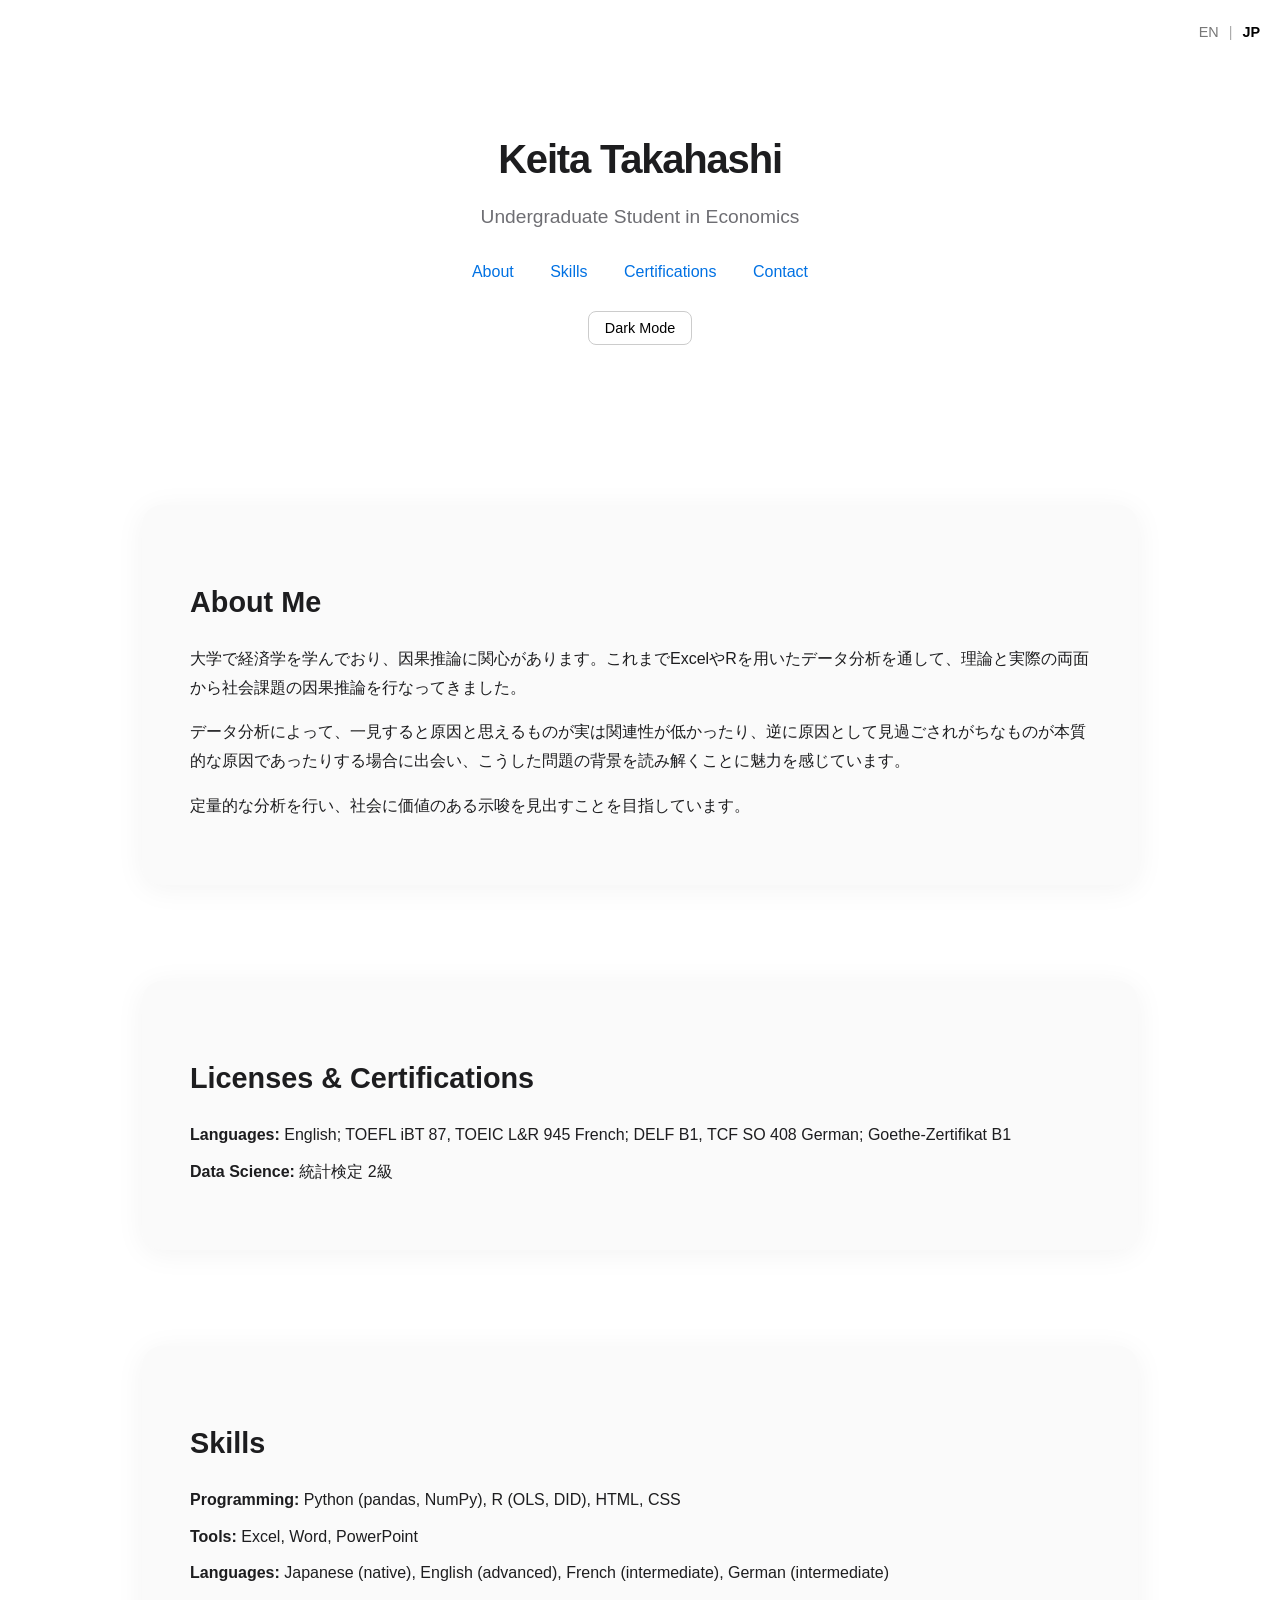
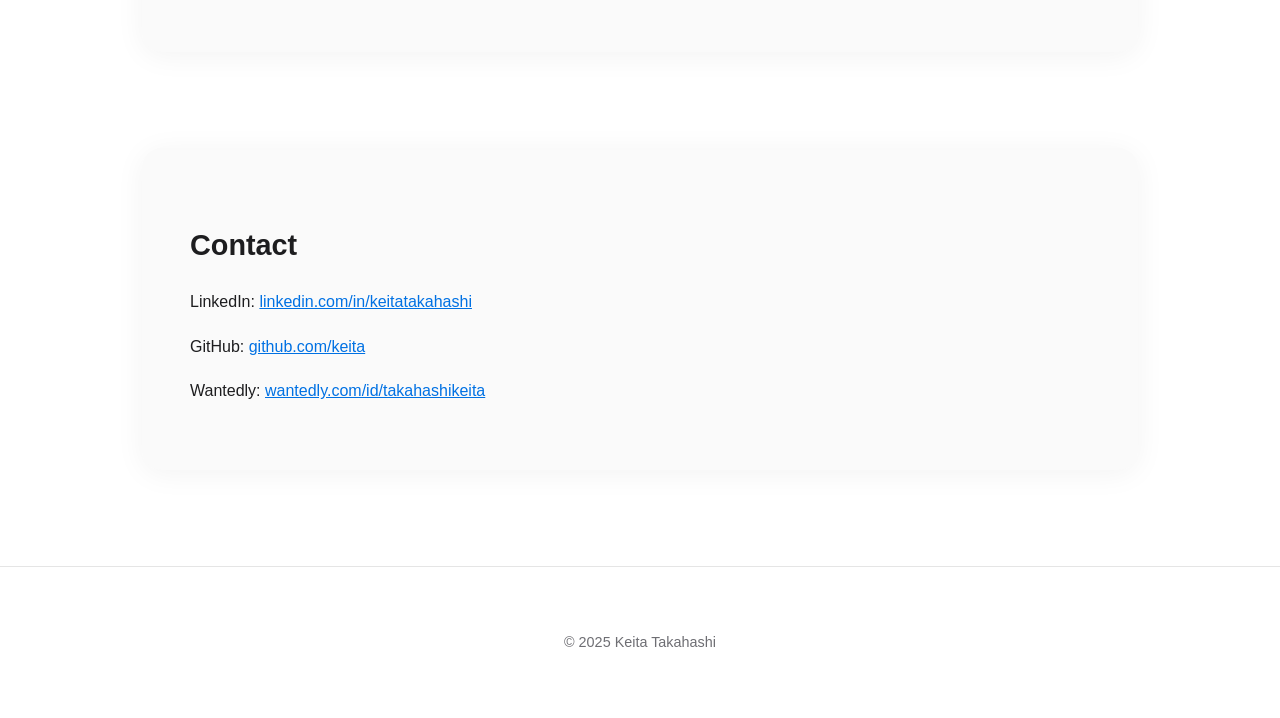
==== index.html @ 78fb15e8 "Update index.html" ====
<!DOCTYPE html>
<html lang="ja">
<head>
  <meta charset="UTF-8">
  <meta name="viewport" content="width=device-width, initial-scale=1.0">
  <title>Keita Takahashi | Portfolio</title>
  <link rel="stylesheet" href="style.css">
  <link href="https://fonts.googleapis.com/css2?family=Roboto:wght@400;700&display=swap" rel="stylesheet">
</head>
<body>
  <header>
    <h1>Keita Takahashi</h1>
    <p>Undergraduate Student in Economics</p>
    <nav>
      <a href="#about">About</a>
      <a href="#skills">Skills</a>
      <a href="#certifications">Certifications</a>
      <a href="#contact">Contact</a>
    </nav>

    <button id="dark-mode-toggle">Dark Mode</button>

    <div class="lang-toggle">
      <a href="en/" class="lang">EN</a>
      <span class="divider">|</span>
      <span class="lang active">JP</span>
    </div>
  </header>

  <section id="about" class="card fade-in">
    <h2>About Me</h2>
    <p>大学で経済学を学んでおり、因果推論に関心があります。これまでExcelやRを用いたデータ分析を通して、理論と実際の両面から社会課題の因果推論を行なってきました。</p>
    <p>データ分析によって、一見すると原因と思えるものが実は関連性が低かったり、逆に原因として見過ごされがちなものが本質的な原因であったりする場合に出会い、こうした問題の背景を読み解くことに魅力を感じています。</p>
    <p>定量的な分析を行い、社会に価値のある示唆を見出すことを目指しています。</p>
  </section>
  
  <section id="certifications" class="card fade-in">
    <h2>Licenses & Certifications</h2>
    <ul>
      <li><strong>Languages:</strong> English; TOEFL iBT 87, TOEIC L&R 945 French; DELF B1, TCF SO 408 German; Goethe-Zertifikat B1</li>
      <li><strong>Data Science:</strong> 統計検定 2級</li>
    </ul>
  </section>
  
  <section id="skills" class="card fade-in">
    <h2>Skills</h2>
    <ul>
      <li><strong>Programming:</strong> Python (pandas, NumPy), R (OLS, DID), HTML, CSS</li>
      <li><strong>Tools:</strong> Excel, Word, PowerPoint</li>
      <li><strong>Languages:</strong> Japanese (native), English (advanced), French (intermediate), German (intermediate)</li>
    </ul>
  </section>
  
  <section id="contact" class="card fade-in">
    <h2>Contact</h2>
    <!--<p>Email: <a href="mailto:keita@example.com">keita@example.com</a></p>-->
    <p>LinkedIn: <a href="https://www.linkedin.com/in/keitatakahashi" target="_blank">linkedin.com/in/keitatakahashi</a></p>
    <p>GitHub: <a href="https://github.com/takahashikeita1221" target="_blank">github.com/keita</a></p>
    <!--<p>LinkedIn: <a href="https://linkedin.com/in/keita" target="_blank">linkedin.com/in/keita</a></p>-->
    <p>Wantedly: <a href="https://www.wantedly.com/id/takahashikeita" target="_blank">wantedly.com/id/takahashikeita</a></p>
  </section>

  <footer>
    <p>© 2025 Keita Takahashi</p>
  </footer>

  <script src="script.js"></script>
</body>
</html>
---- style.css ----
/* style.css */

body {
  margin: 0;
  font-family: 'Inter', 'Helvetica Neue', Arial, sans-serif;
  background-color: #fff;
  color: #1d1d1f;
  line-height: 1.8;
  -webkit-font-smoothing: antialiased;
}

header {
  text-align: center;
  padding: 6rem 1rem 4rem;
}

header h1 {
  font-size: 2.5rem;
  font-weight: 700;
  letter-spacing: -0.03em;
  margin-bottom: 0.3rem;
}

header p {
  font-size: 1.2rem;
  color: #6e6e73;
  margin-top: 0;
}

nav {
  margin-top: 1.5rem;
}

nav a {
  color: #0071e3;
  text-decoration: none;
  margin: 0 1rem;
  font-weight: 500;
  transition: color 0.2s ease;
}

nav a:hover {
  color: #005bb5;
}

section {
  max-width: 900px;
  margin: 6rem auto;
  padding: 0 1.5rem;
}

.card {
  background: #fafafa;
  border-radius: 20px;
  padding: 3rem;
  box-shadow: 0 4px 30px rgba(0,0,0,0.05);
  transition: transform 0.3s ease, box-shadow 0.3s ease;
}

.card:hover {
  transform: translateY(-5px);
  box-shadow: 0 8px 40px rgba(0,0,0,0.08);
}

h2 {
  font-size: 1.8rem;
  font-weight: 700;
  margin-bottom: 1rem;
}

ul {
  list-style-type: none;
  padding: 0;
}

li {
  margin: 0.5rem 0;
}

footer {
  text-align: center;
  padding: 3rem 1rem;
  color: #6e6e73;
  font-size: 0.9rem;
  border-top: 1px solid #e5e5e5;
}

a {
  color: #0071e3;
}

a:hover {
  text-decoration: underline;
}

/* フェードイン */
.fade-in {
  opacity: 0;
  transform: translateY(40px);
  transition:
    opacity 1s cubic-bezier(0.25, 0.1, 0.25, 1),
    transform 1s cubic-bezier(0.25, 0.1, 0.25, 1);
  will-change: opacity, transform;
}

.fade-in.visible {
  opacity: 1;
  transform: translateY(0);
}

/* ダークモード対応 
@media (prefers-color-scheme: dark) {
  body {
    background-color: #1d1d1f;
    color: #f5f5f7;
  }

  .card {
    background: #2c2c2e;
    box-shadow: 0 4px 30px rgba(255, 255, 255, 0.05);
  }

  nav a {
    color: #0a84ff;
  }

  a {
    color: #0a84ff;
  }

  footer {
    color: #a1a1a6;
    border-top: 1px solid #3a3a3c;
  }
}
/*

/* ダークモードの切り替え */
.dark-mode {
  background-color: #1d1d1f;
  color: #f5f5f7;
}

.dark-mode .card {
  background: #2c2c2e;
  box-shadow: 0 4px 30px rgba(255,255,255,0.07);
}

.dark-mode nav a,
.dark-mode a {
  color: #0a84ff;
}

.dark-mode footer {
  color: #a1a1a6;
  border-top: 1px solid #3a3a3c;
}

/* ダークモード切り替えボタン */
#dark-mode-toggle {
  background: none;
  border: 1px solid #ccc;
  padding: 0.5rem 1rem;
  border-radius: 8px;
  cursor: pointer;
  font-size: 0.9rem;
  margin-top: 1.5rem;
  transition: background 0.3s;
}

#dark-mode-toggle:hover {
  background: #e5e5e5;
}
/*
.card {
  background-color: white;             カードの背景 
  border-radius: 12px;                 角を丸くする 
  box-shadow: 0 4px 12px rgba(0,0,0,0.1); 軽い影 
  padding: 20px;                       内側の余白 
  margin: 20px 0;                      上下の余白 
  transition: transform 0.3s ease, box-shadow 0.3s ease; アニメーションを滑らかに 
}

 マウスオーバー時の演出 
.card:hover {
  transform: translateY(-8px);         上に少し浮かぶ 
  box-shadow: 0 12px 24px rgba(0,0,0,0.2); 影を強くして浮き感を演出 
}

.lang-switch {
  margin-left:20px;
  padding:6px 12px;
  border:1px solid #333;
  border-radius:4px;
  text-decoration: none;
  font-size: 0.9rem;
}

.lang-switch:hover {
  background-color: #333;
  color: white;
}

header {
  position: relative;
}

/* トグル全体 */
.lang-toggle {
  position: absolute;
  top: 20px;
  right: 20px;
  font-size: 0.9rem;
  font-weight: 500;
}

/* リンク */
.lang-toggle a {
  text-decoration: none;
  color: #666;
  transition: 0.2s;
}

/* 今いるページ */
.lang-toggle .active {
  color: #000;
  font-weight: 700;
}

/* 区切り線 */
.divider {
  margin: 0 6px;
  color: #aaa;
}

/* hover */
.lang-toggle a:hover {
  color: #000;
}

body.dark-mode .lang-toggle a {
  color: #aaa;
}

body.dark-mode .lang-toggle .active {
  color: #fff;
}

header {
  position: relative;
}

/* トグル全体 */
.lang-toggle {
  position: absolute;
  top: 20px;
  right: 20px;
  font-size: 0.9rem;
  font-weight: 500;
}

/* リンク */
.lang-toggle a {
  text-decoration: none;
  color: #777;
  transition: 0.2s ease;
}

/* 今いる言語 */
.lang-toggle .active {
  font-weight: 700;
  color: #000;
}

/* 区切り */
.divider {
  margin: 0 6px;
  color: #aaa;
}

/* hover */
.lang-toggle a:hover {
  color: #000;
}

body.dark-mode .lang-toggle a {
  color: #aaa;
}

body.dark-mode .lang-toggle .active {
  color: #fff;
}
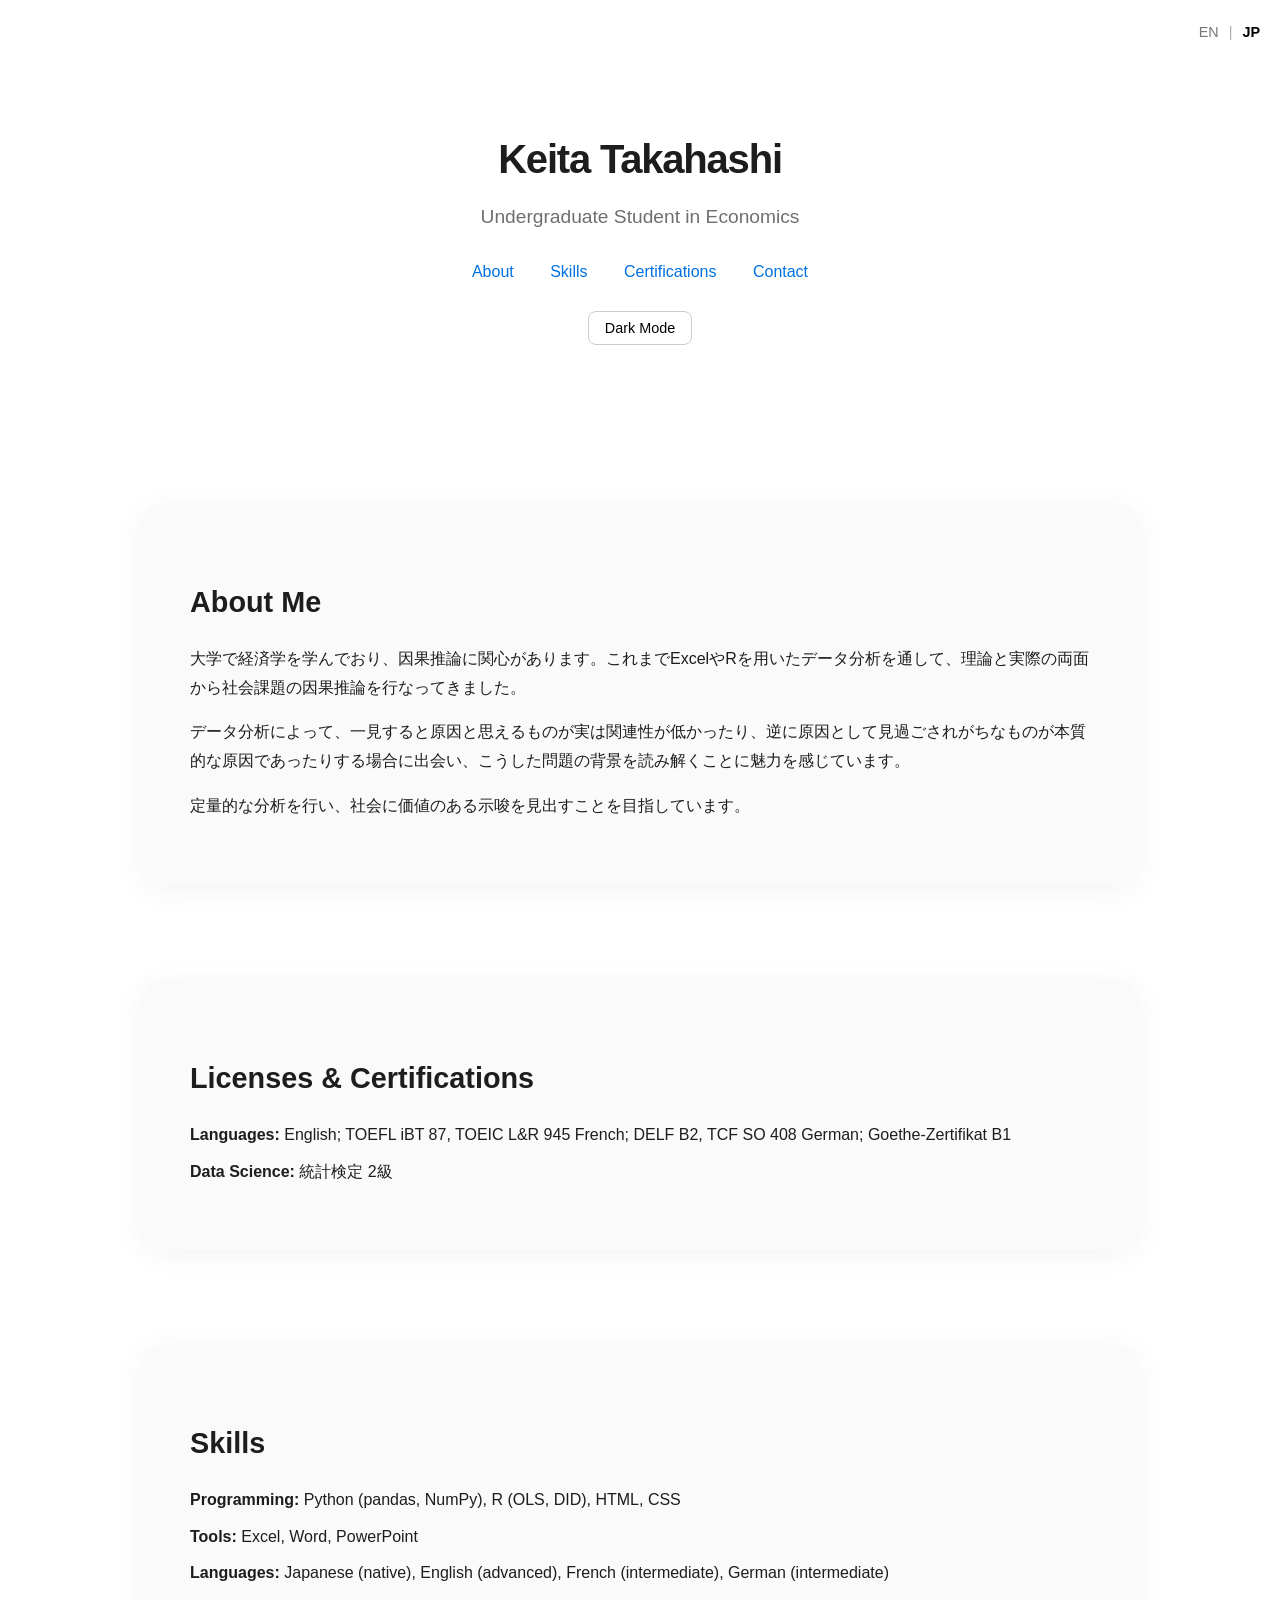
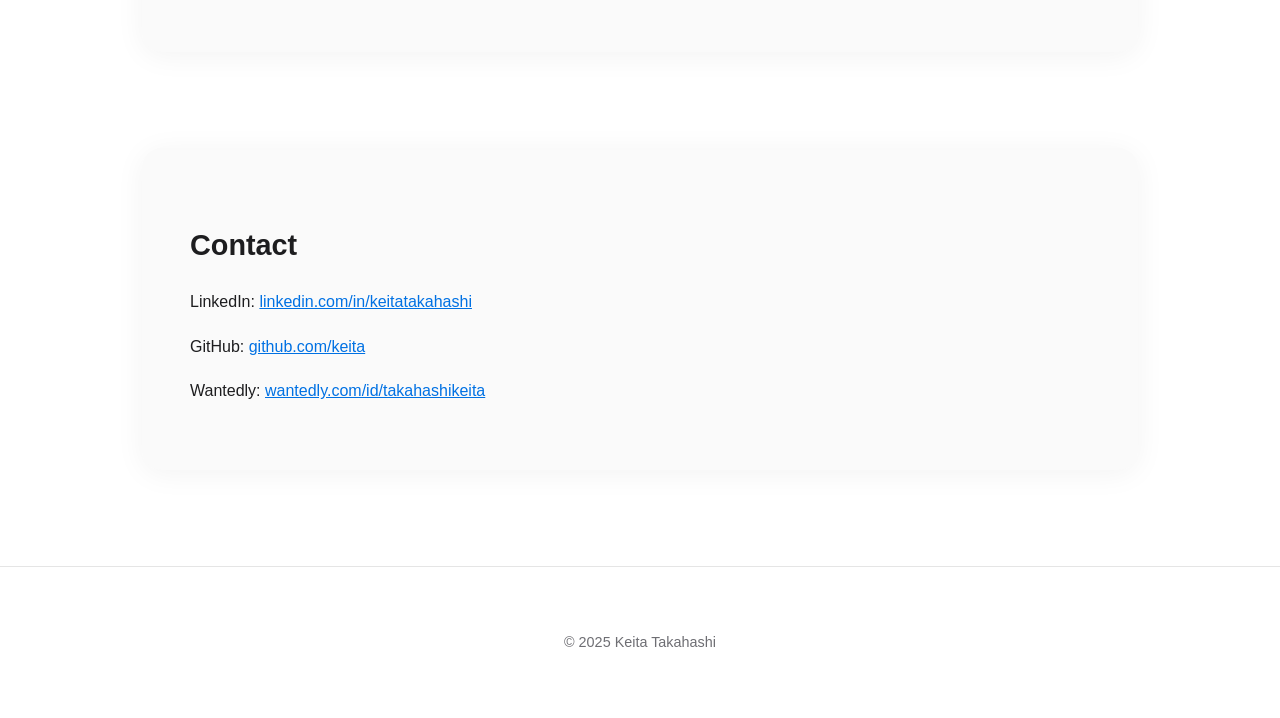
==== commit 6d519874: "Update index.html" ====
--- a/index.html
+++ b/index.html
@@ -37,7 +37,7 @@
   <section id="certifications" class="card fade-in">
     <h2>Licenses & Certifications</h2>
     <ul>
-      <li><strong>Languages:</strong> English; TOEFL iBT 87, TOEIC L&R 945 French; DELF B1, TCF SO 408 German; Goethe-Zertifikat B1</li>
+      <li><strong>Languages:</strong> English; TOEFL iBT 87, TOEIC L&R 945 French; DELF B2, TCF SO 408 German; Goethe-Zertifikat B1</li>
       <li><strong>Data Science:</strong> 統計検定 2級</li>
     </ul>
   </section>
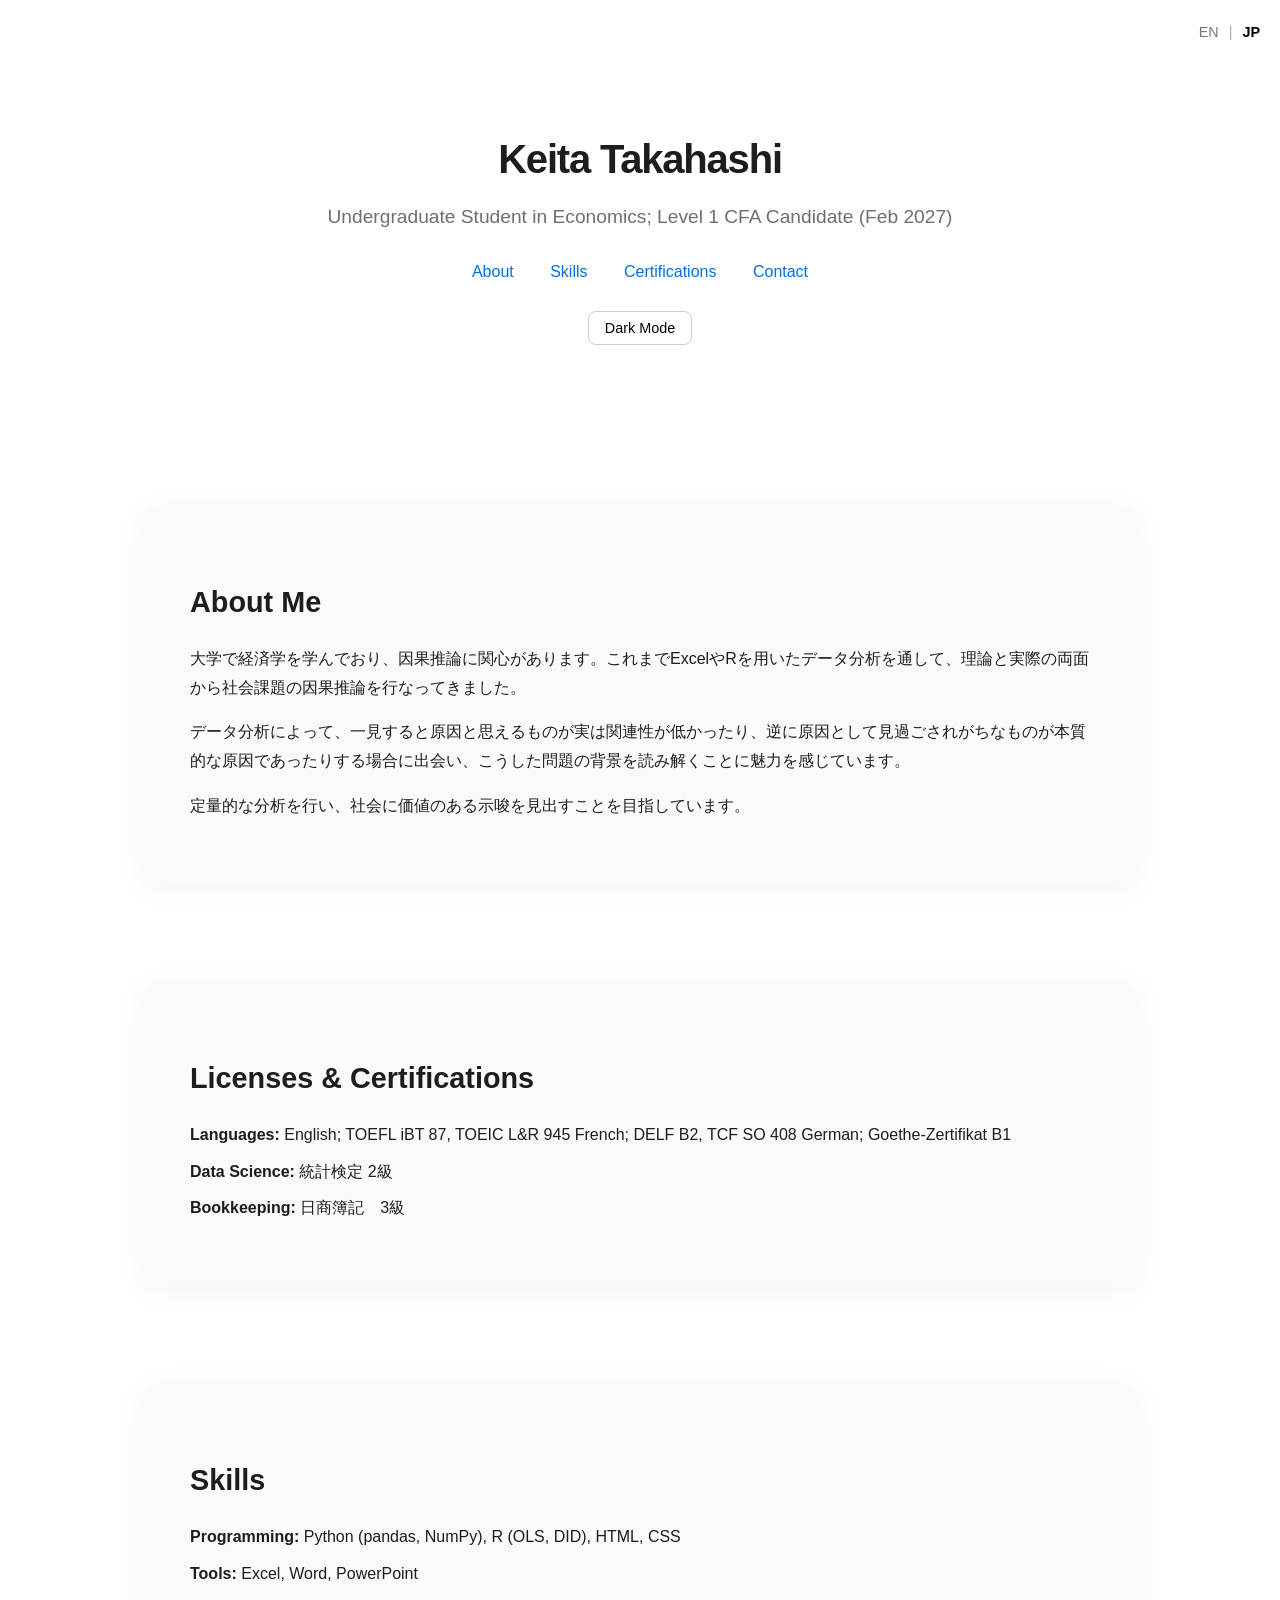
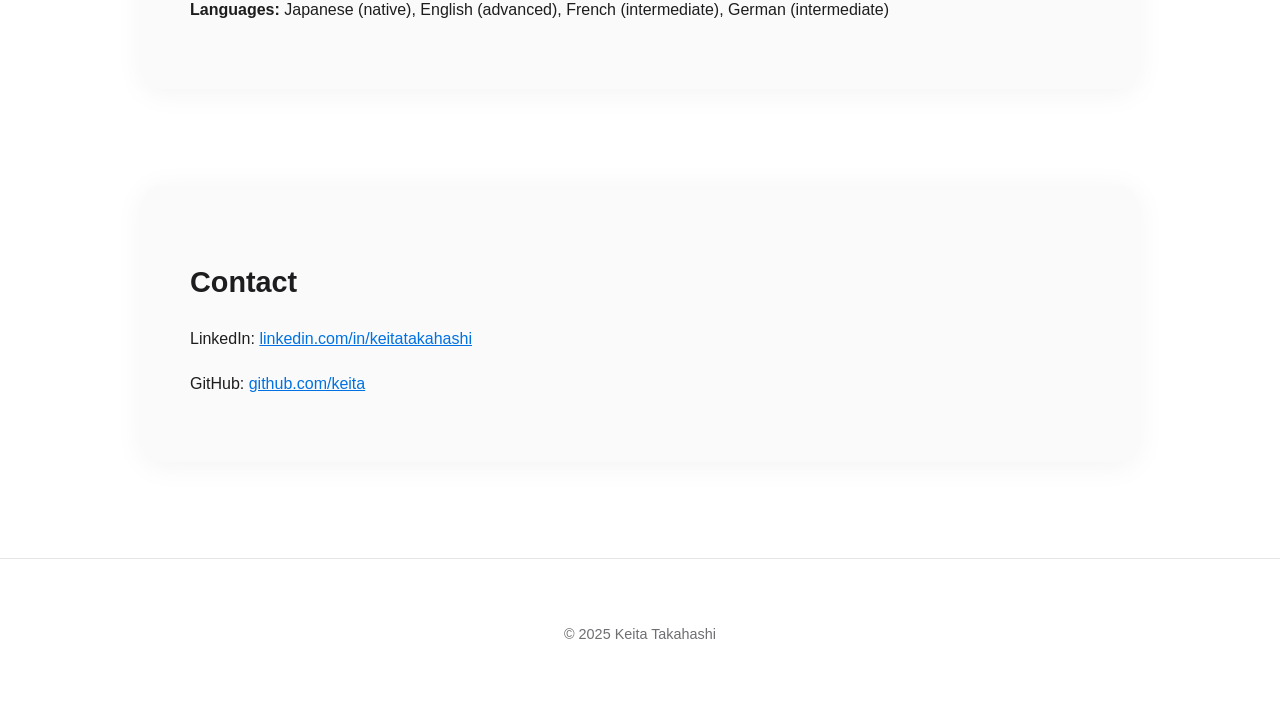
==== commit 73e181ff: "Update index.html" ====
--- a/index.html
+++ b/index.html
@@ -10,7 +10,7 @@
 <body>
   <header>
     <h1>Keita Takahashi</h1>
-    <p>Undergraduate Student in Economics</p>
+    <p>Undergraduate Student in Economics; Level 1 CFA Candidate (Feb 2027)</p>
     <nav>
       <a href="#about">About</a>
       <a href="#skills">Skills</a>
@@ -39,6 +39,7 @@
     <ul>
       <li><strong>Languages:</strong> English; TOEFL iBT 87, TOEIC L&R 945 French; DELF B2, TCF SO 408 German; Goethe-Zertifikat B1</li>
       <li><strong>Data Science:</strong> 統計検定 2級</li>
+      <li><strong>Bookkeeping:</strong> 日商簿記　3級</li>
     </ul>
   </section>
   
@@ -57,7 +58,6 @@
     <p>LinkedIn: <a href="https://www.linkedin.com/in/keitatakahashi" target="_blank">linkedin.com/in/keitatakahashi</a></p>
     <p>GitHub: <a href="https://github.com/takahashikeita1221" target="_blank">github.com/keita</a></p>
     <!--<p>LinkedIn: <a href="https://linkedin.com/in/keita" target="_blank">linkedin.com/in/keita</a></p>-->
-    <p>Wantedly: <a href="https://www.wantedly.com/id/takahashikeita" target="_blank">wantedly.com/id/takahashikeita</a></p>
   </section>
 
   <footer>
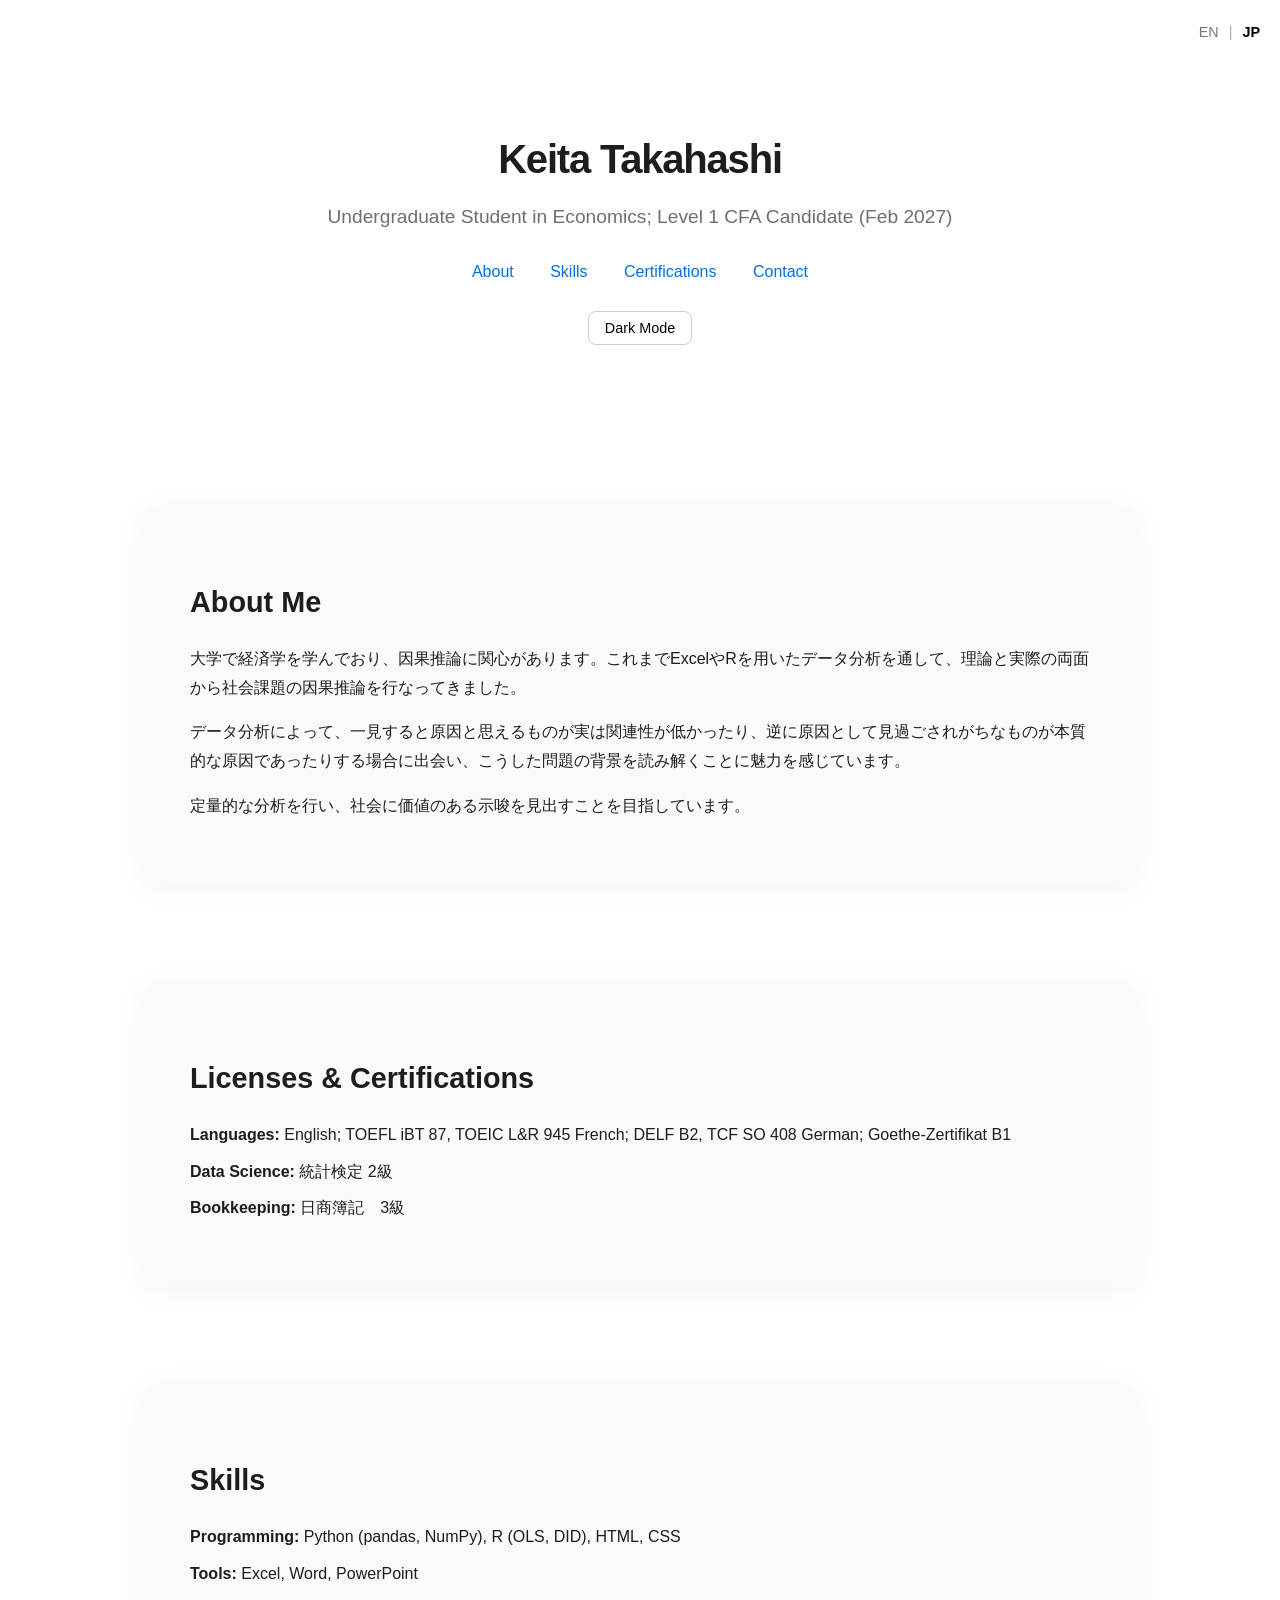
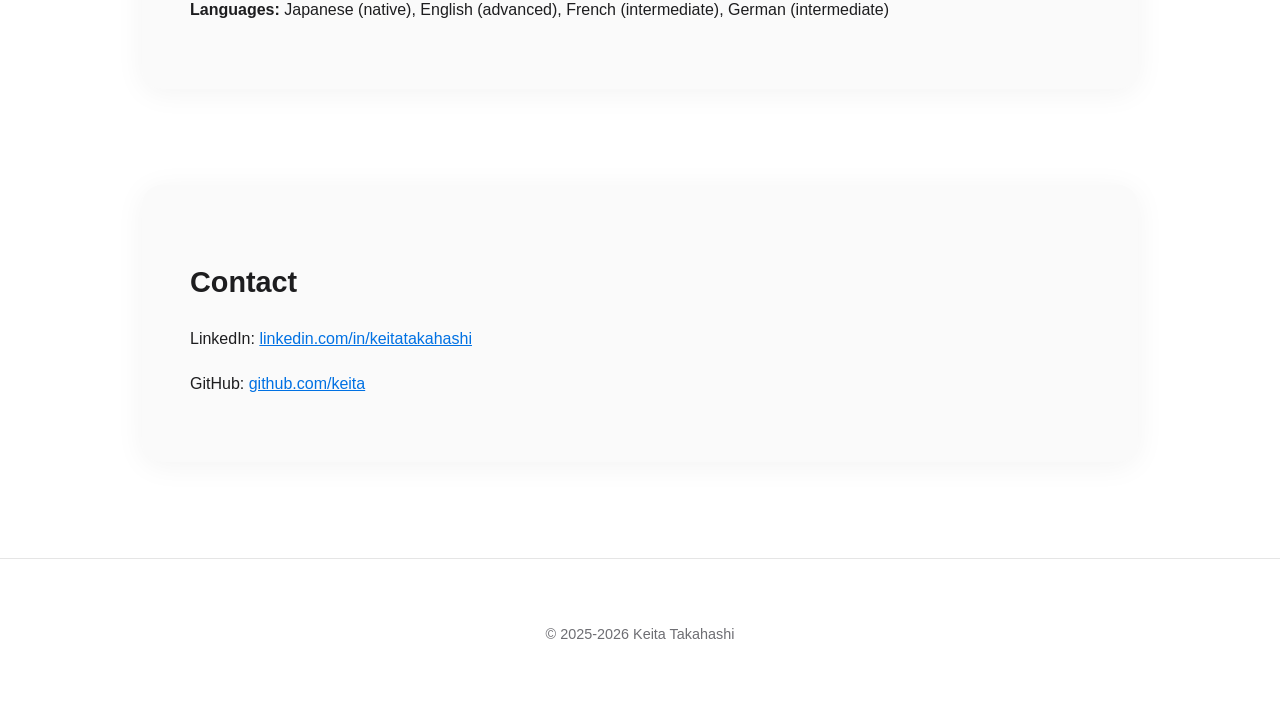
==== commit 1ec0042d: "Update index.html" ====
--- a/index.html
+++ b/index.html
@@ -61,7 +61,7 @@
   </section>
 
   <footer>
-    <p>© 2025 Keita Takahashi</p>
+    <p>© 2025-2026 Keita Takahashi</p>
   </footer>
 
   <script src="script.js"></script>
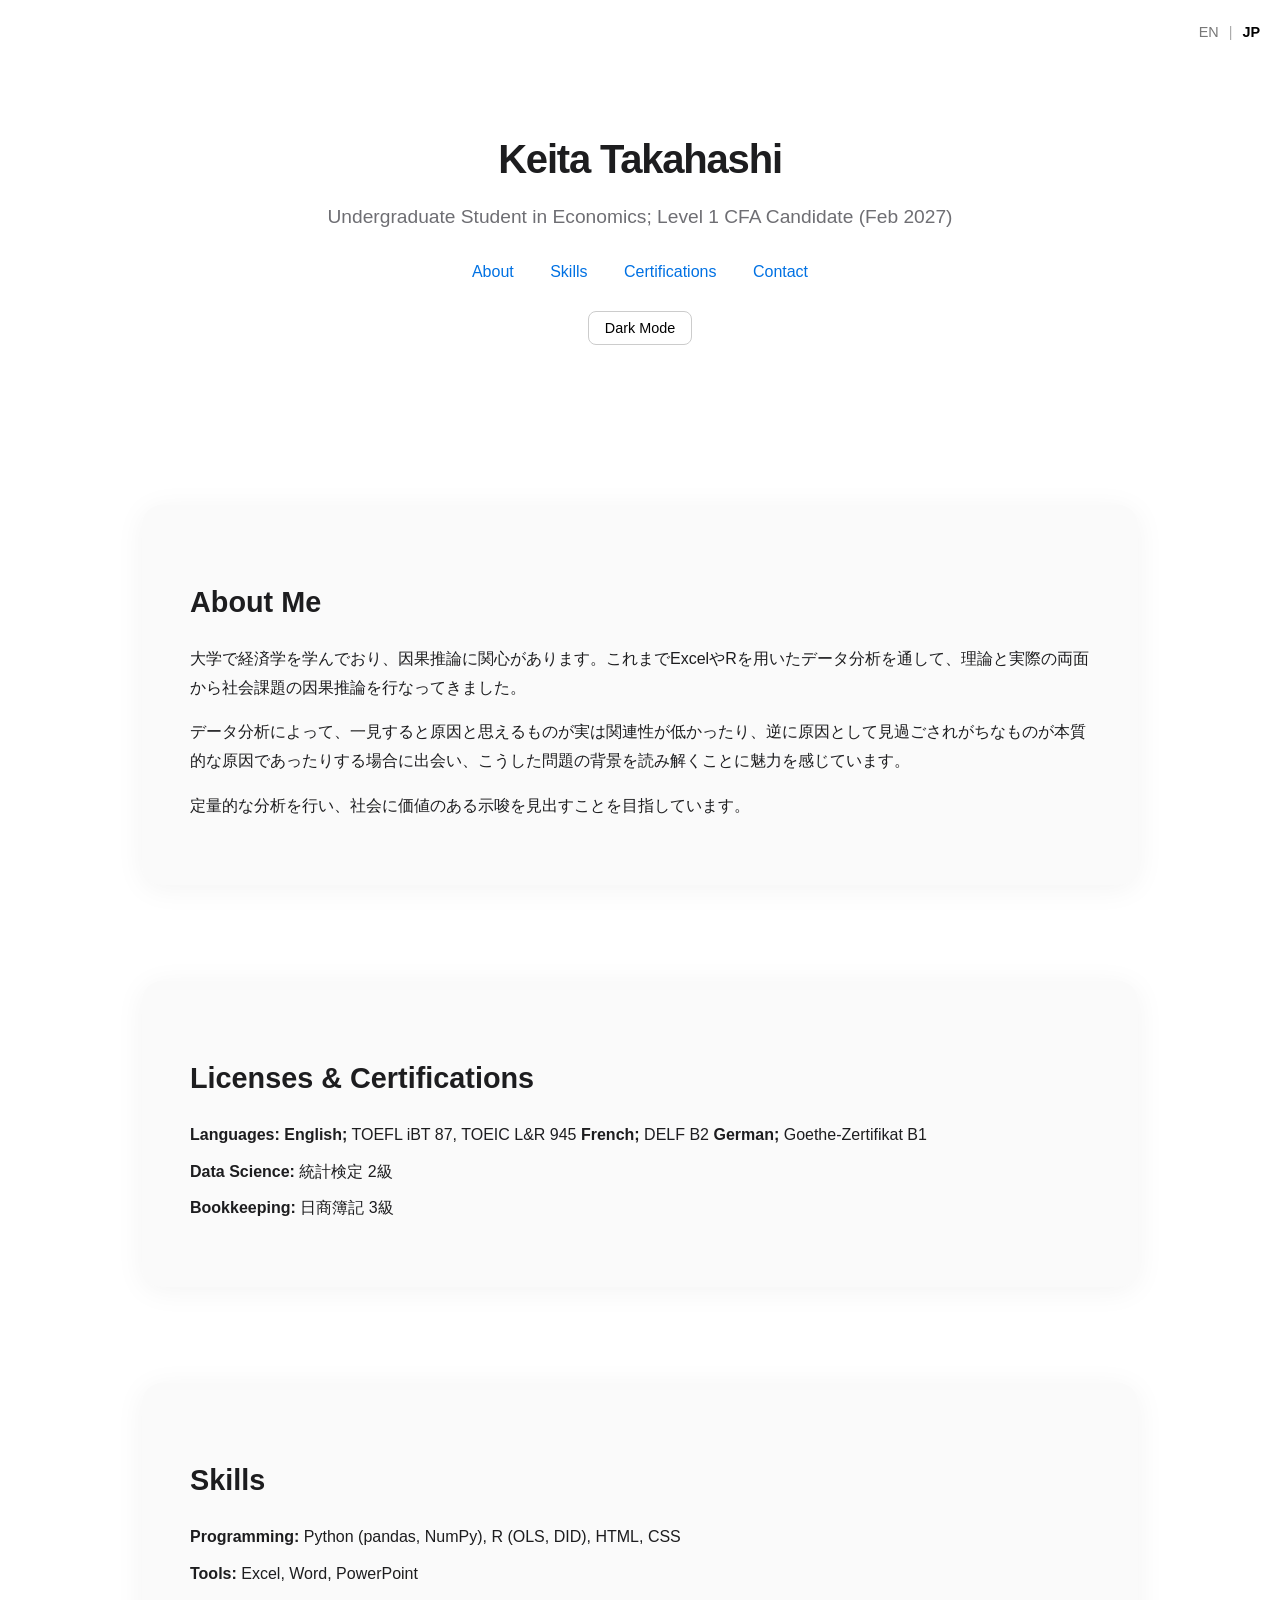
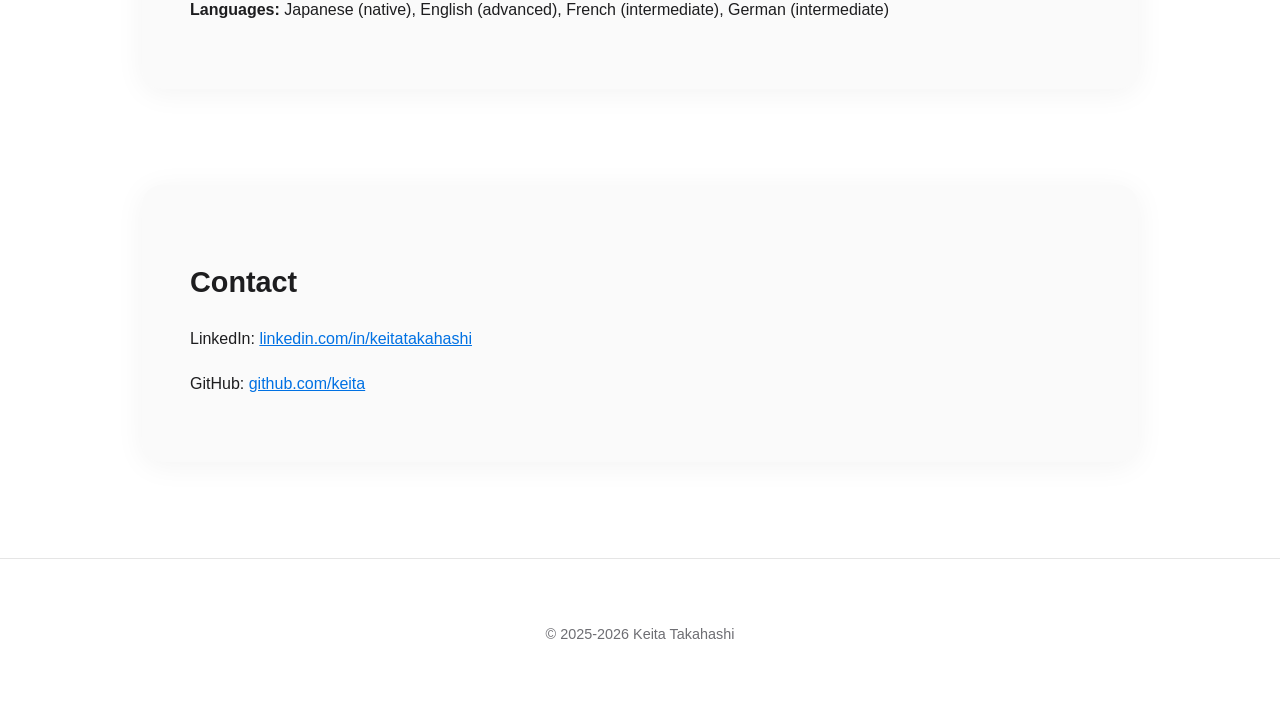
==== commit 9ab83bcb: "Update index.html" ====
--- a/index.html
+++ b/index.html
@@ -37,9 +37,9 @@
   <section id="certifications" class="card fade-in">
     <h2>Licenses & Certifications</h2>
     <ul>
-      <li><strong>Languages:</strong> English; TOEFL iBT 87, TOEIC L&R 945 French; DELF B2, TCF SO 408 German; Goethe-Zertifikat B1</li>
+      <li><strong>Languages:</strong> <strong>English;</strong> TOEFL iBT 87, TOEIC L&R 945 <strong>French;</strong> DELF B2 <strong>German;</strong> Goethe-Zertifikat B1</li>
       <li><strong>Data Science:</strong> 統計検定 2級</li>
-      <li><strong>Bookkeeping:</strong> 日商簿記　3級</li>
+      <li><strong>Bookkeeping:</strong> 日商簿記 3級</li>
     </ul>
   </section>
   
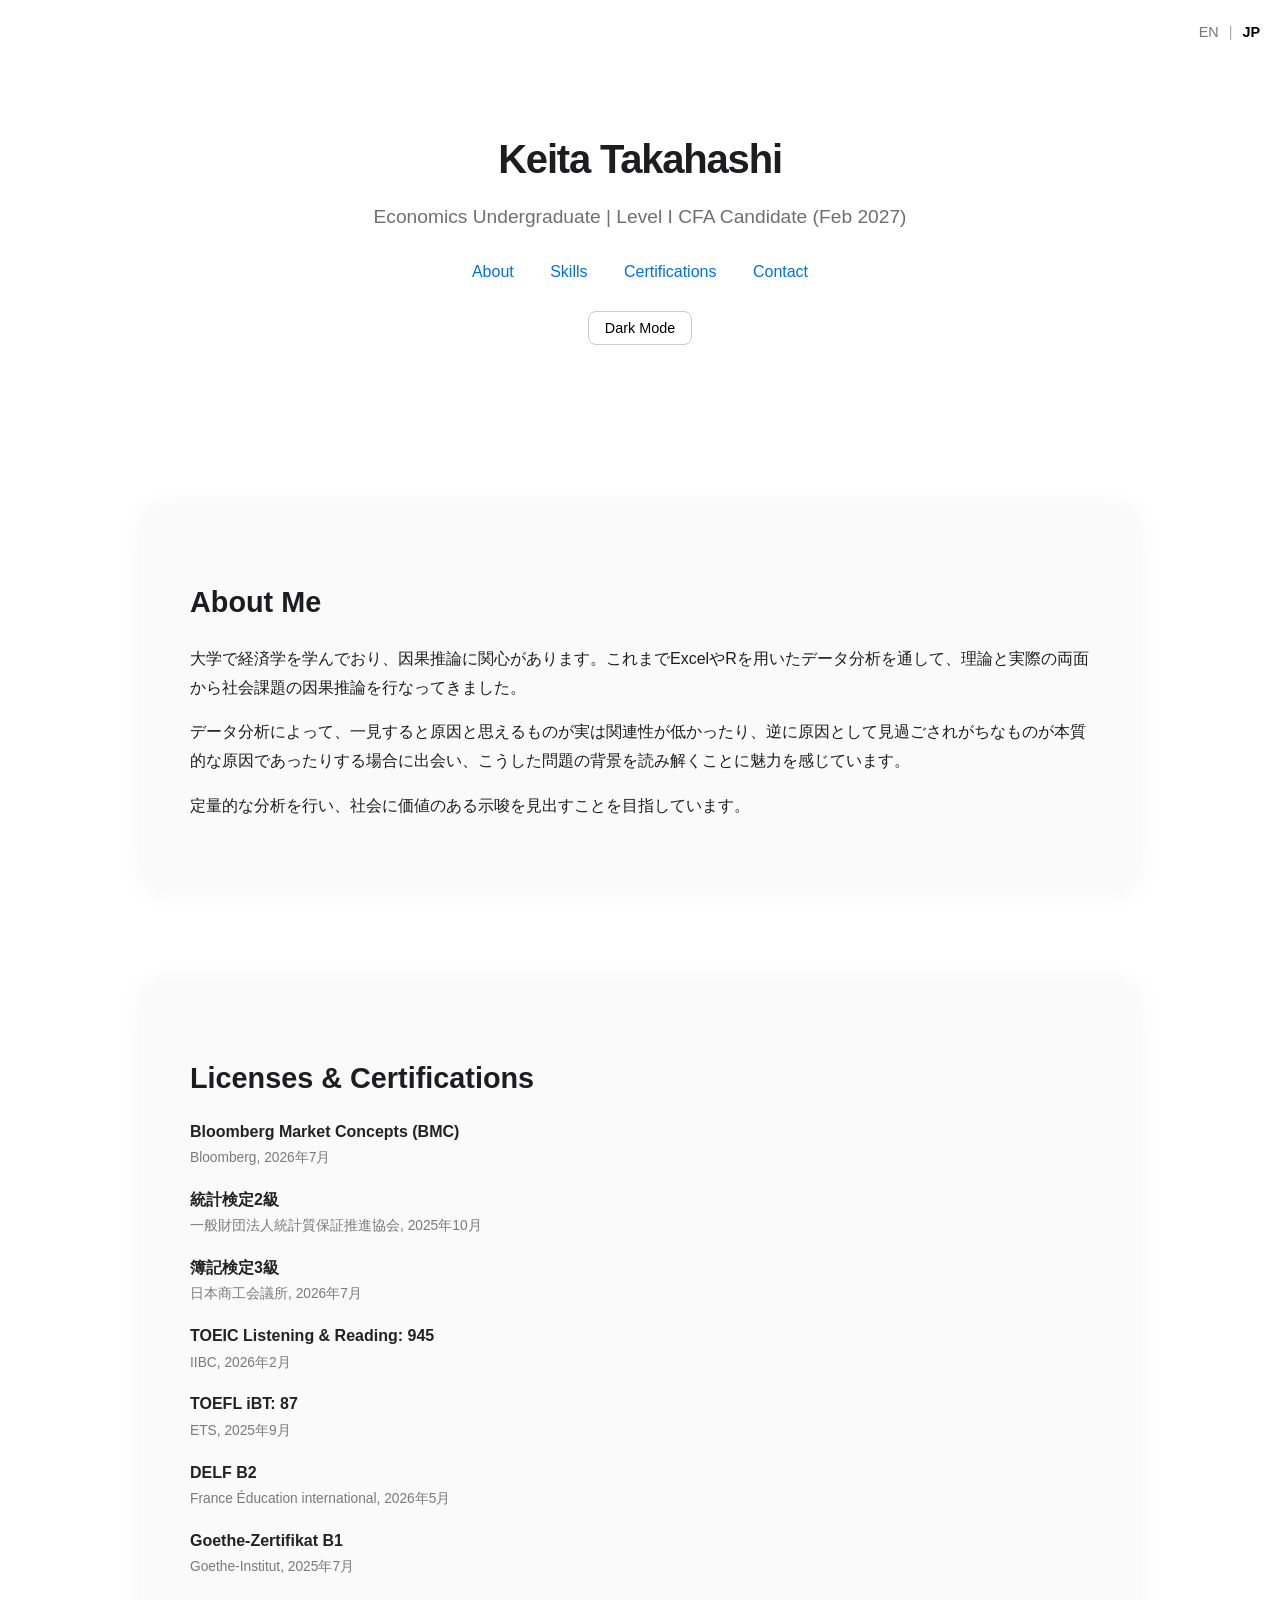
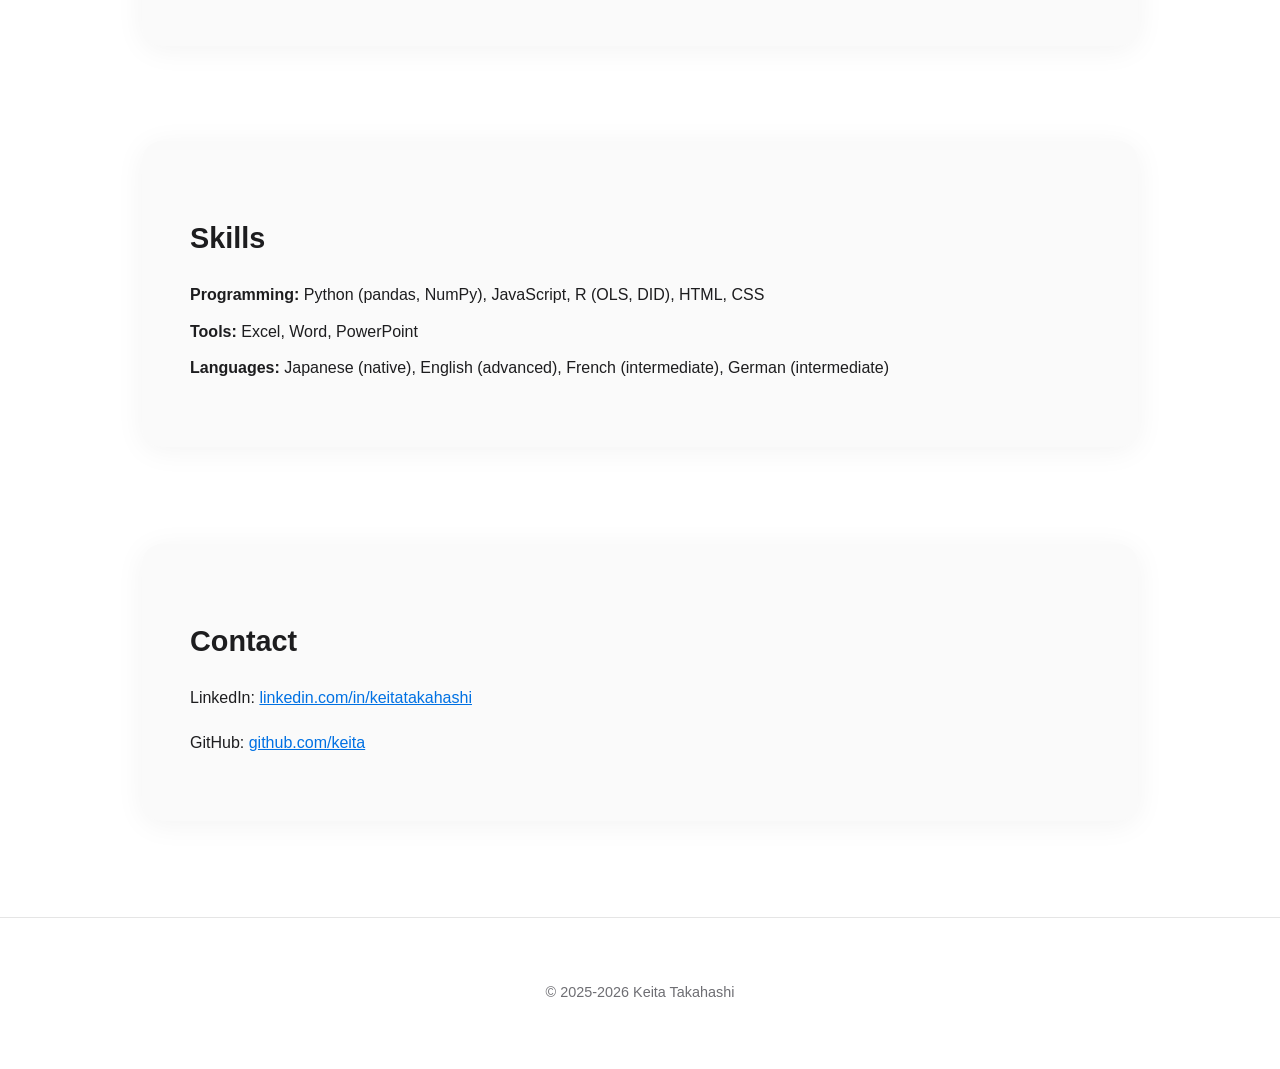
==== commit 7fb2d73a: "Update index.html" ====
--- a/index.html
+++ b/index.html
@@ -10,7 +10,7 @@
 <body>
   <header>
     <h1>Keita Takahashi</h1>
-    <p>Undergraduate Student in Economics; Level 1 CFA Candidate (Feb 2027)</p>
+    <p>Economics Undergraduate | Level I CFA Candidate (Feb 2027)</p>
     <nav>
       <a href="#about">About</a>
       <a href="#skills">Skills</a>
@@ -33,20 +33,51 @@
     <p>データ分析によって、一見すると原因と思えるものが実は関連性が低かったり、逆に原因として見過ごされがちなものが本質的な原因であったりする場合に出会い、こうした問題の背景を読み解くことに魅力を感じています。</p>
     <p>定量的な分析を行い、社会に価値のある示唆を見出すことを目指しています。</p>
   </section>
-  
-  <section id="certifications" class="card fade-in">
-    <h2>Licenses & Certifications</h2>
-    <ul>
-      <li><strong>Languages:</strong> <strong>English;</strong> TOEFL iBT 87, TOEIC L&R 945 <strong>French;</strong> DELF B2 <strong>German;</strong> Goethe-Zertifikat B1</li>
-      <li><strong>Data Science:</strong> 統計検定 2級</li>
-      <li><strong>Bookkeeping:</strong> 日商簿記 3級</li>
-    </ul>
-  </section>
+
+<section id="certifications" class="card fade-in">
+  <h2>Licenses & Certifications</h2>
+
+  <div class="cert-item">
+    <div class="cert-title">Bloomberg Market Concepts (BMC)</div>
+    <div class="cert-meta">Bloomberg, 2026年7月</div>
+  </div>
+
+  <div class="cert-item">
+    <div class="cert-title">統計検定2級</div>
+    <div class="cert-meta">一般財団法人統計質保証推進協会, 2025年10月</div>
+  </div>
+
+  <div class="cert-item">
+    <div class="cert-title">簿記検定3級</div>
+    <div class="cert-meta">日本商工会議所, 2026年7月</div>
+  </div>
+
+  <div class="cert-item">
+    <div class="cert-title">TOEIC Listening & Reading: 945</div>
+    <div class="cert-meta">IIBC, 2026年2月</div>
+  </div>
+
+  <div class="cert-item">
+    <div class="cert-title">TOEFL iBT: 87</div>
+    <div class="cert-meta">ETS, 2025年9月</div>
+  </div>
+
+  <div class="cert-item">
+    <div class="cert-title">DELF B2</div>
+    <div class="cert-meta">France Éducation international, 2026年5月</div>
+  </div>
+
+  <div class="cert-item">
+    <div class="cert-title">Goethe-Zertifikat B1</div>
+    <div class="cert-meta">Goethe-Institut, 2025年7月</div>
+  </div>
+
+</section>
   
   <section id="skills" class="card fade-in">
     <h2>Skills</h2>
     <ul>
-      <li><strong>Programming:</strong> Python (pandas, NumPy), R (OLS, DID), HTML, CSS</li>
+      <li><strong>Programming:</strong> Python (pandas, NumPy), JavaScript, R (OLS, DID), HTML, CSS</li>
       <li><strong>Tools:</strong> Excel, Word, PowerPoint</li>
       <li><strong>Languages:</strong> Japanese (native), English (advanced), French (intermediate), German (intermediate)</li>
     </ul>
--- a/style.css
+++ b/style.css
@@ -290,3 +290,21 @@
 body.dark-mode .lang-toggle .active {
   color: #fff;
 }
+
+.cert-item {
+    margin-bottom: 18px;
+}
+
+.cert-title {
+    font-size: 1rem;
+    font-weight: 600;
+    color: #222;
+    line-height: 1.4;
+}
+
+.cert-meta {
+    margin-top: 3px;
+    font-size: 0.86rem;
+    color: #7a7a7a;
+    font-weight: 400;
+}
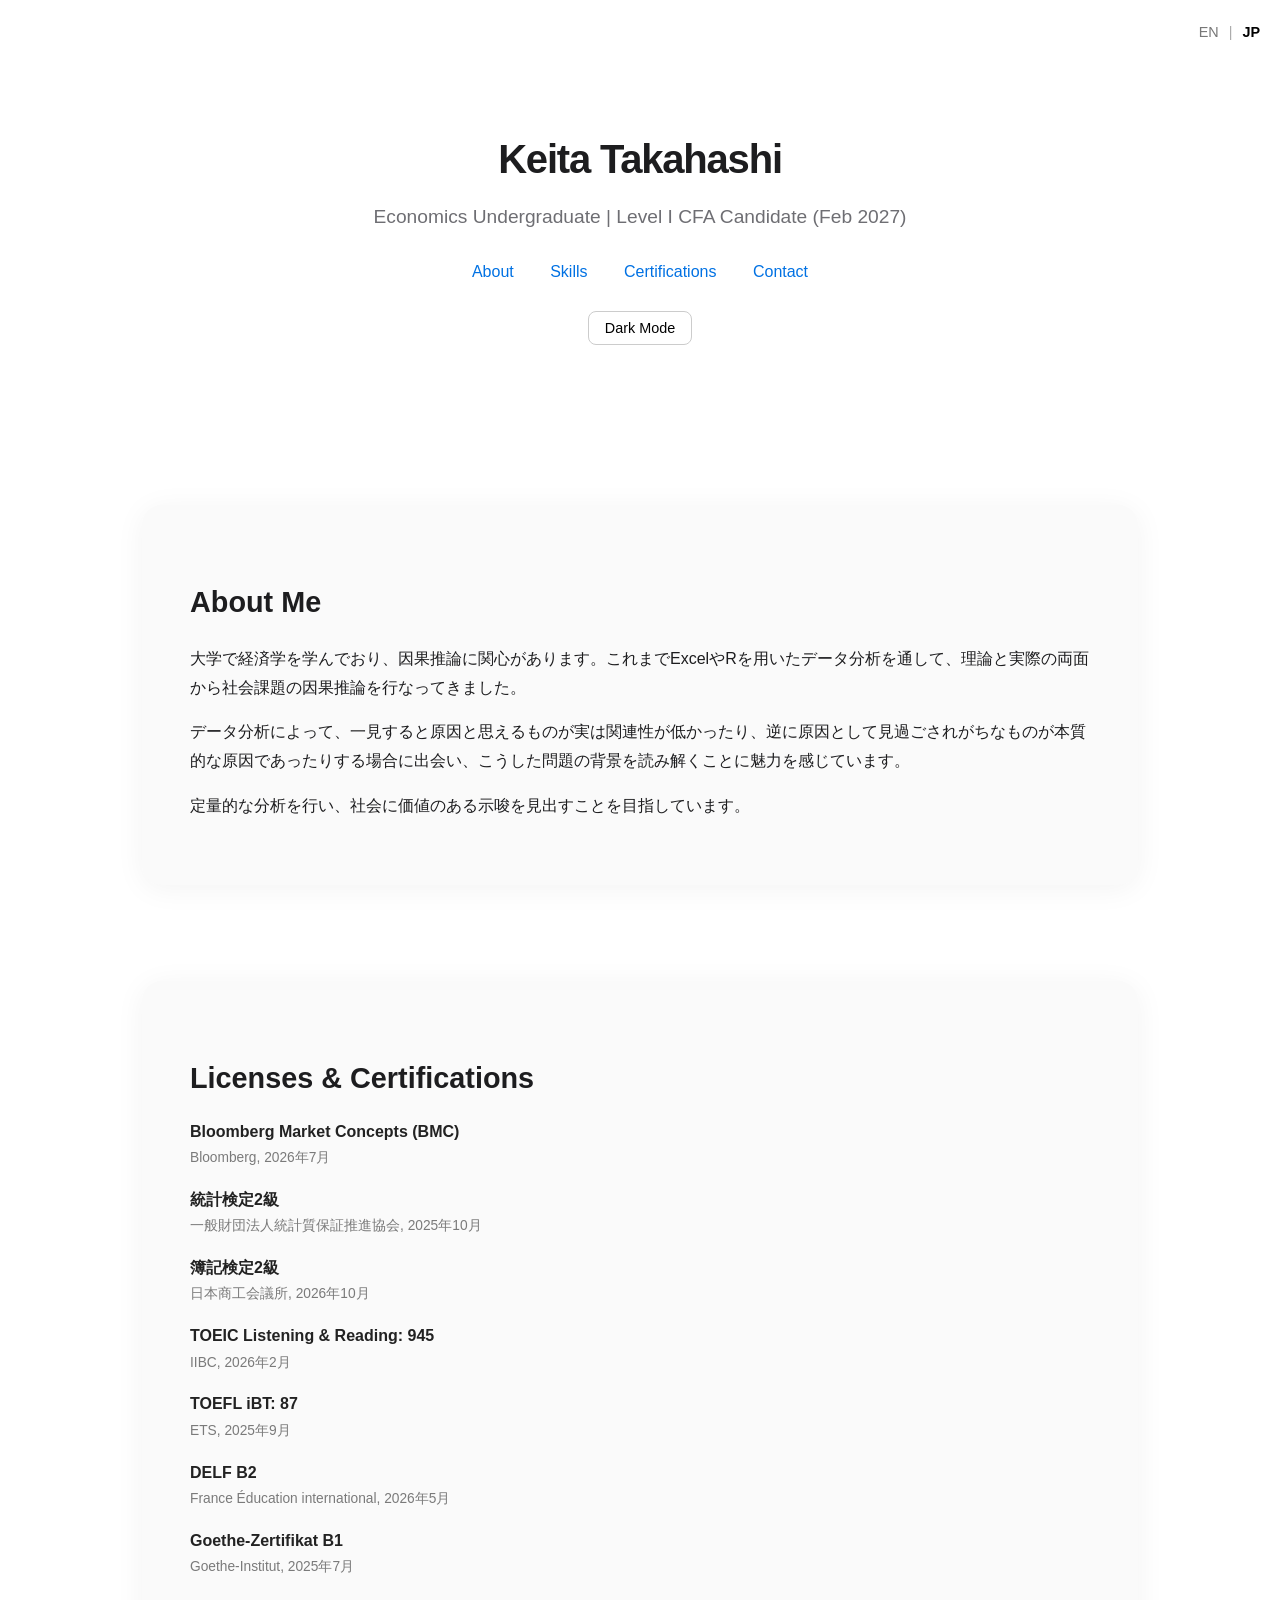
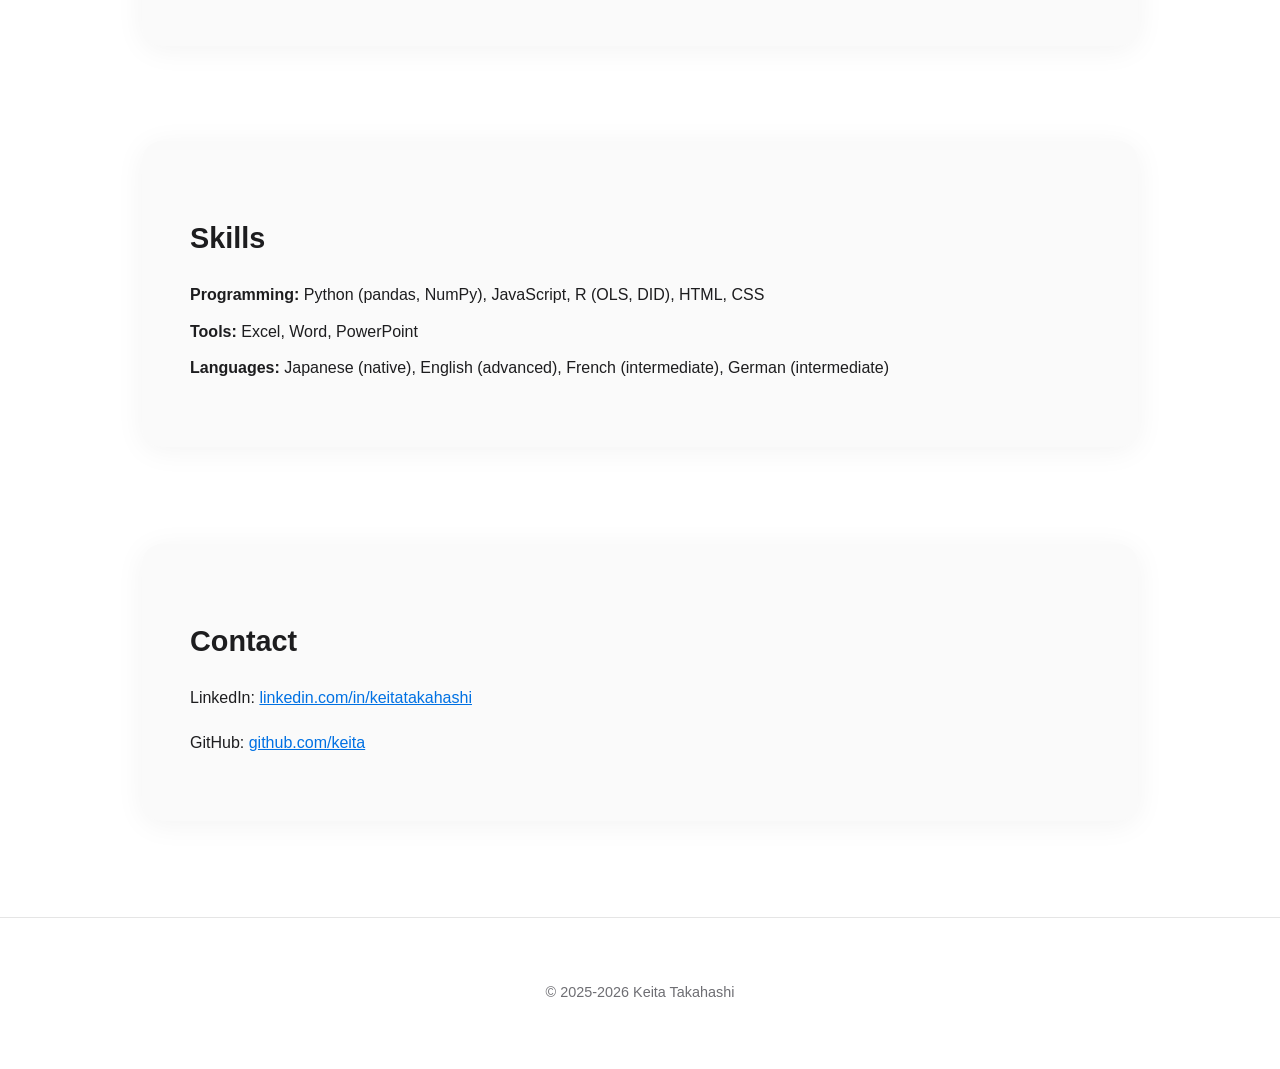
==== commit a096d2a5: "Update index.html" ====
--- a/index.html
+++ b/index.html
@@ -48,8 +48,8 @@
   </div>
 
   <div class="cert-item">
-    <div class="cert-title">簿記検定3級</div>
-    <div class="cert-meta">日本商工会議所, 2026年7月</div>
+    <div class="cert-title">簿記検定2級</div>
+    <div class="cert-meta">日本商工会議所, 2026年10月</div>
   </div>
 
   <div class="cert-item">
@@ -85,10 +85,8 @@
   
   <section id="contact" class="card fade-in">
     <h2>Contact</h2>
-    <!--<p>Email: <a href="mailto:keita@example.com">keita@example.com</a></p>-->
     <p>LinkedIn: <a href="https://www.linkedin.com/in/keitatakahashi" target="_blank">linkedin.com/in/keitatakahashi</a></p>
     <p>GitHub: <a href="https://github.com/takahashikeita1221" target="_blank">github.com/keita</a></p>
-    <!--<p>LinkedIn: <a href="https://linkedin.com/in/keita" target="_blank">linkedin.com/in/keita</a></p>-->
   </section>
 
   <footer>
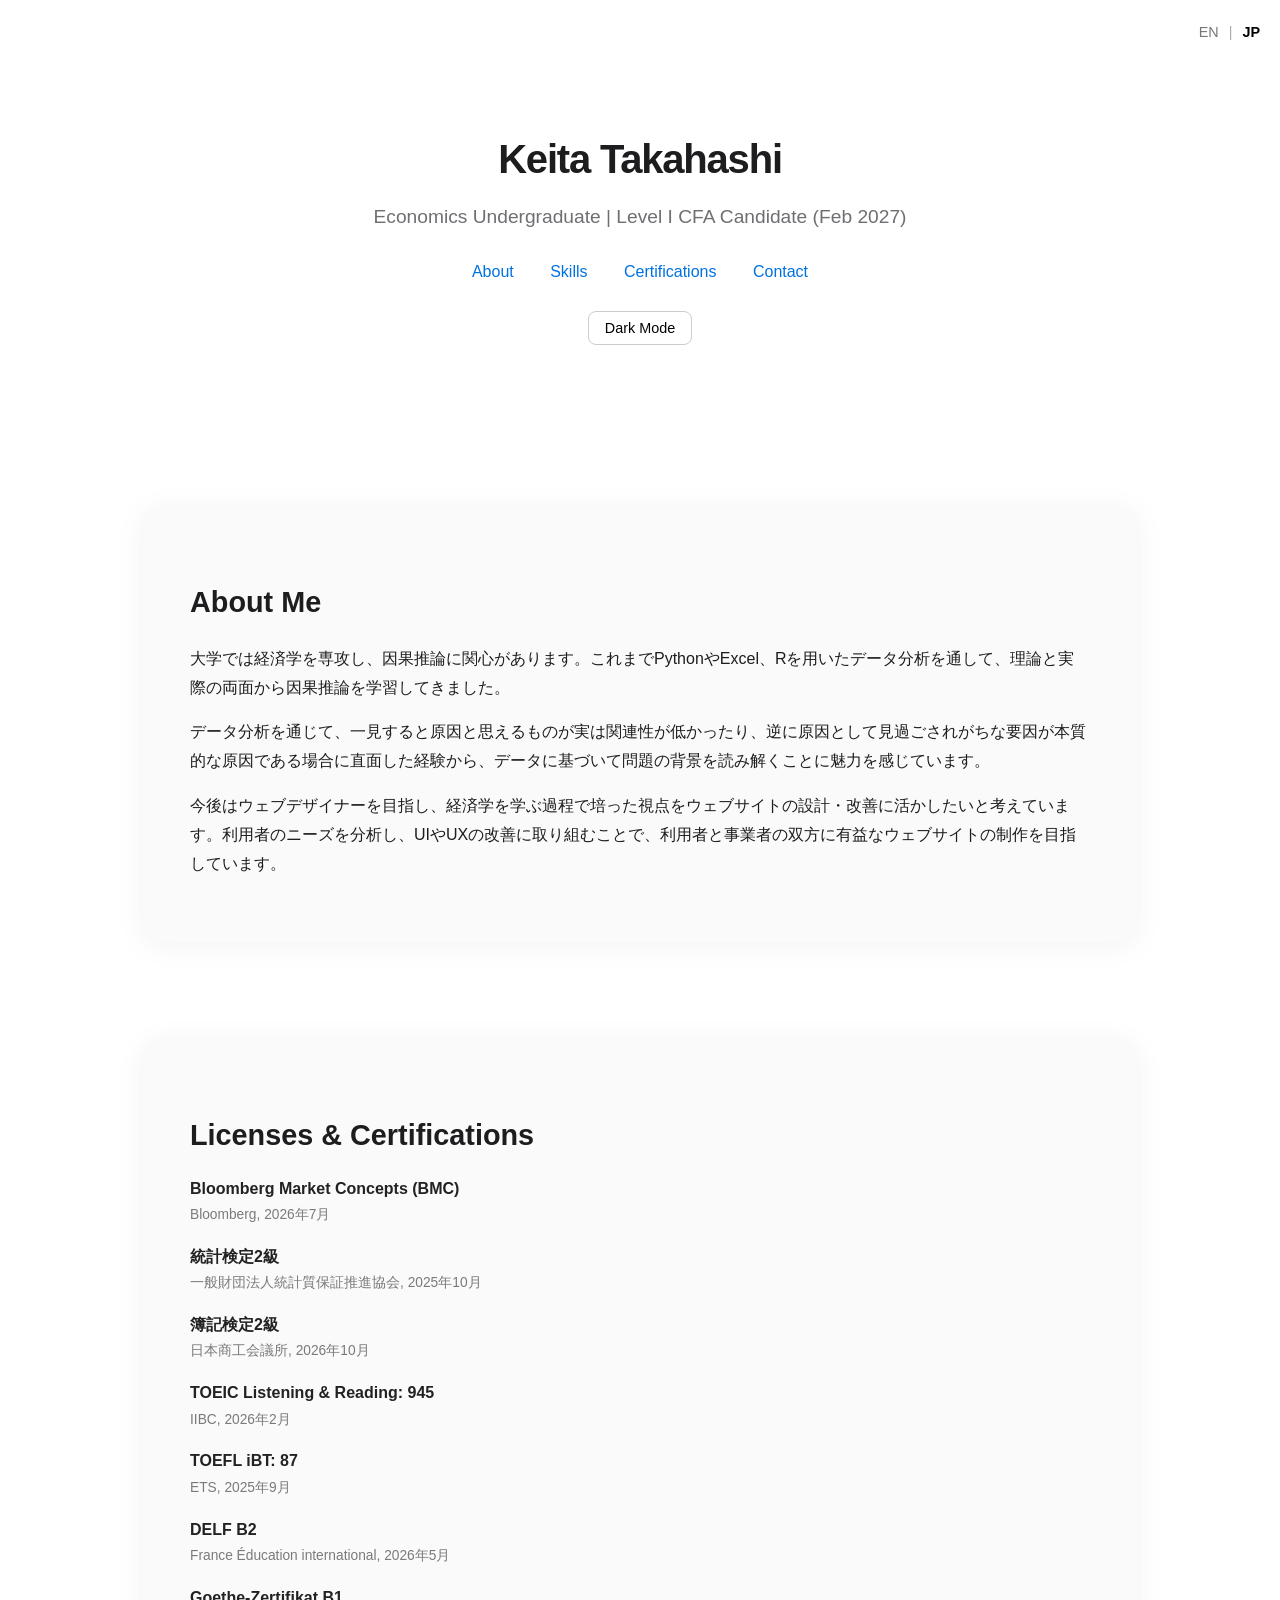
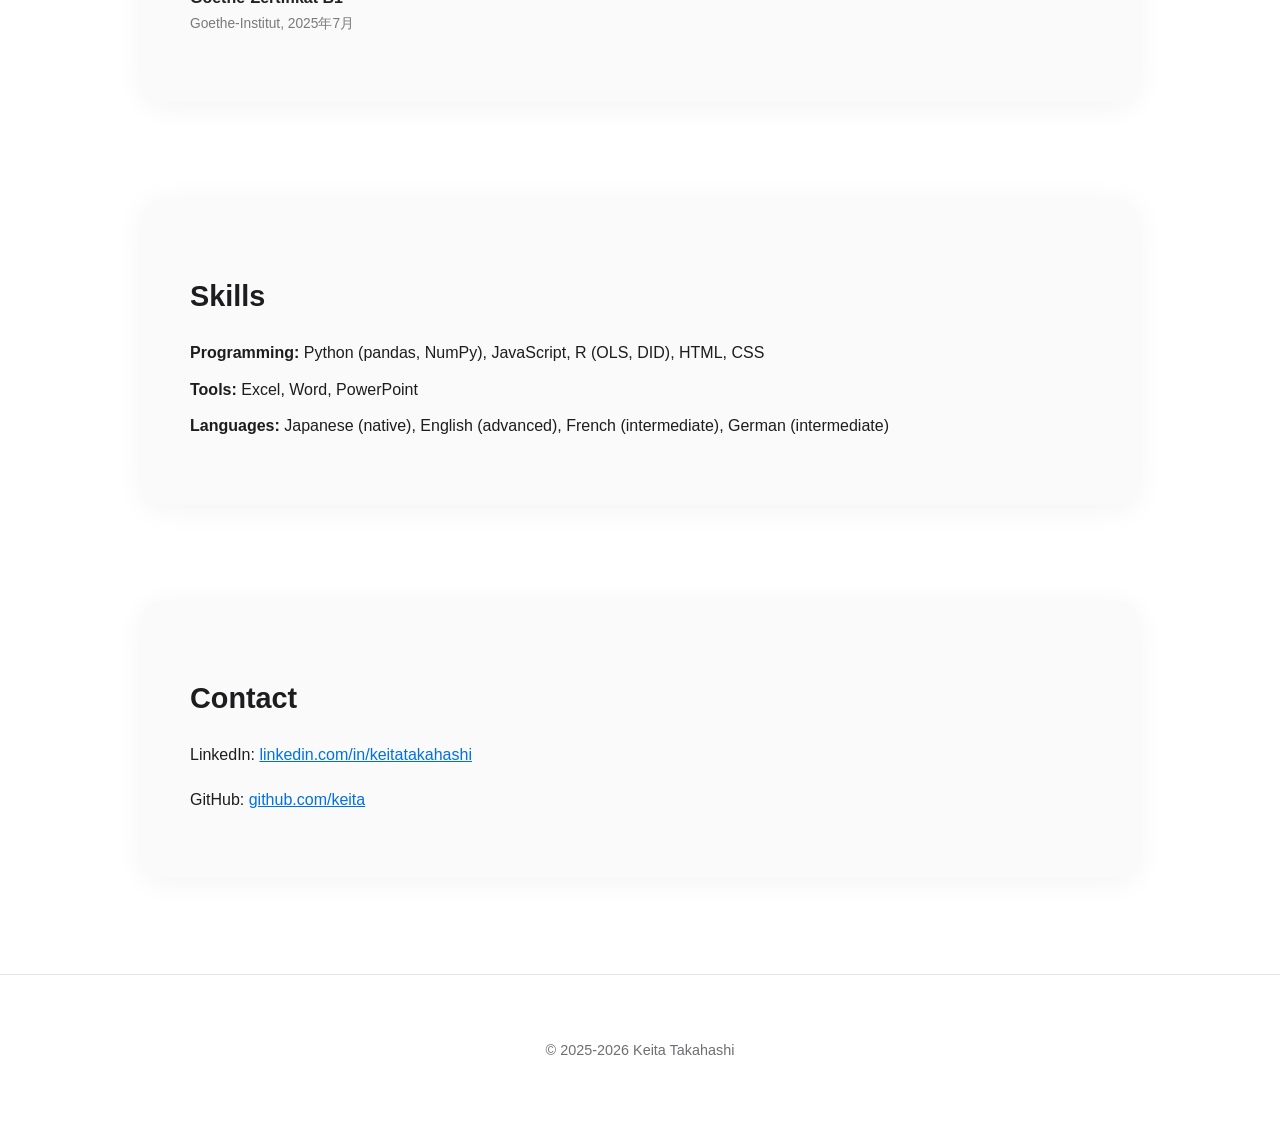
==== commit dbf3fb23: "Update index.html" ====
--- a/index.html
+++ b/index.html
@@ -29,9 +29,9 @@
 
   <section id="about" class="card fade-in">
     <h2>About Me</h2>
-    <p>大学で経済学を学んでおり、因果推論に関心があります。これまでExcelやRを用いたデータ分析を通して、理論と実際の両面から社会課題の因果推論を行なってきました。</p>
-    <p>データ分析によって、一見すると原因と思えるものが実は関連性が低かったり、逆に原因として見過ごされがちなものが本質的な原因であったりする場合に出会い、こうした問題の背景を読み解くことに魅力を感じています。</p>
-    <p>定量的な分析を行い、社会に価値のある示唆を見出すことを目指しています。</p>
+    <p>大学では経済学を専攻し、因果推論に関心があります。これまでPythonやExcel、Rを用いたデータ分析を通して、理論と実際の両面から因果推論を学習してきました。</p>
+    <p>データ分析を通じて、一見すると原因と思えるものが実は関連性が低かったり、逆に原因として見過ごされがちな要因が本質的な原因である場合に直面した経験から、データに基づいて問題の背景を読み解くことに魅力を感じています。</p>
+    <p>今後はウェブデザイナーを目指し、経済学を学ぶ過程で培った視点をウェブサイトの設計・改善に活かしたいと考えています。利用者のニーズを分析し、UIやUXの改善に取り組むことで、利用者と事業者の双方に有益なウェブサイトの制作を目指しています。</p>
   </section>
 
 <section id="certifications" class="card fade-in">
--- a/style.css
+++ b/style.css
@@ -308,3 +308,11 @@
     color: #7a7a7a;
     font-weight: 400;
 }
+
+body.dark-mode .cert-title {
+    color: #f5f5f7;
+}
+
+body.dark-mode .cert-meta {
+    color: #a1a1a6;
+}
